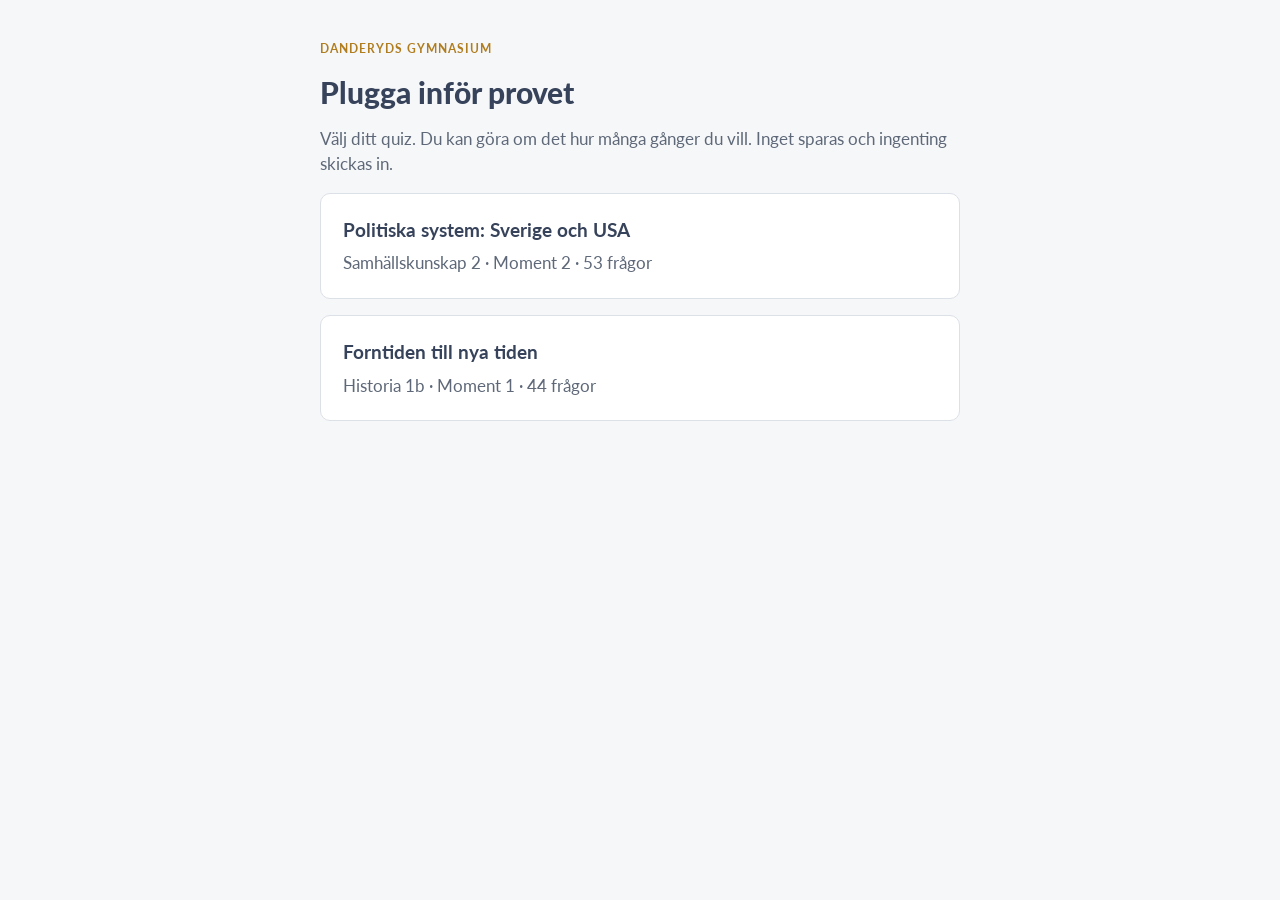
==== index.html @ 0b33c51c "Pluggquiz: Politiska system (Sam 2) och Forntiden till nya tiden (Historia 1b)" ====
<!DOCTYPE html>
<html lang="sv">
<head>
<meta charset="utf-8">
<meta name="viewport" content="width=device-width, initial-scale=1">
<title>Quiz · Staffan Lenneby</title>
<link rel="preconnect" href="https://fonts.googleapis.com">
<link rel="stylesheet" href="https://fonts.googleapis.com/css2?family=Lato:wght@400;700;900&display=swap">
<style>
:root {
  --bg: #F6F7F9; --card: #FFFFFF; --ink: #2B3445; --muted: #5E6878; --line: #DCE0E7;
  --navy: #37435A; --gold: #B07D1F;
  --font: "Lato", "Segoe UI", system-ui, sans-serif;
}
@media (prefers-color-scheme: dark) { :root:not([data-theme="light"]) {
  --bg: #161B24; --card: #1F2633; --ink: #E7EAF0; --muted: #A3ACBB; --line: #333C4C;
  --navy: #9FB2D6; --gold: #E2B969; color-scheme: dark } }
:root[data-theme="dark"] {
  --bg: #161B24; --card: #1F2633; --ink: #E7EAF0; --muted: #A3ACBB; --line: #333C4C;
  --navy: #9FB2D6; --gold: #E2B969; color-scheme: dark }
* { box-sizing: border-box; }
html, body { background: var(--bg); }
body { color: var(--ink); font-family: var(--font); font-size: 17px; line-height: 1.5; margin: 0;
  padding-left: max(16px, env(safe-area-inset-left, 0px)); padding-right: max(16px, env(safe-area-inset-right, 0px)); padding-block: 40px 48px; }
.wrap { max-width: 640px; margin: 0 auto; display: grid; gap: 16px; }
.eyebrow { font-size: .78rem; font-weight: 700; letter-spacing: .08em; text-transform: uppercase; color: var(--gold); }
h1 { font-size: 1.9rem; font-weight: 900; color: var(--navy); margin: 0; line-height: 1.15; }
p { margin: 0; }
.muted { color: var(--muted); }
a.card { background: var(--card); border: 1px solid var(--line); border-radius: 10px; padding: 22px;
  display: grid; gap: 6px; text-decoration: none; color: inherit; }
a.card:hover { border-color: var(--gold); }
a.card:focus-visible { outline: 3px solid var(--gold); outline-offset: 2px; }
a.card b { color: var(--navy); font-size: 1.2rem; }
@media (max-width: 480px) { body { font-size: 16px; } h1 { font-size: 1.55rem; } a.card { padding: 16px; } }
</style>
</head>
<body>
<div class="wrap">
  <span class="eyebrow">Danderyds gymnasium</span>
  <h1>Plugga inför provet</h1>
  <p class="muted">Välj ditt quiz. Du kan göra om det hur många gånger du vill. Inget sparas och ingenting skickas in.</p>
  <a class="card" href="sam2/">
    <b>Politiska system: Sverige och USA</b>
    <span class="muted">Samhällskunskap 2 · Moment 2 · 53 frågor</span>
  </a>
  <a class="card" href="historia/">
    <b>Forntiden till nya tiden</b>
    <span class="muted">Historia 1b · Moment 1 · 44 frågor</span>
  </a>
</div>
</body>
</html>
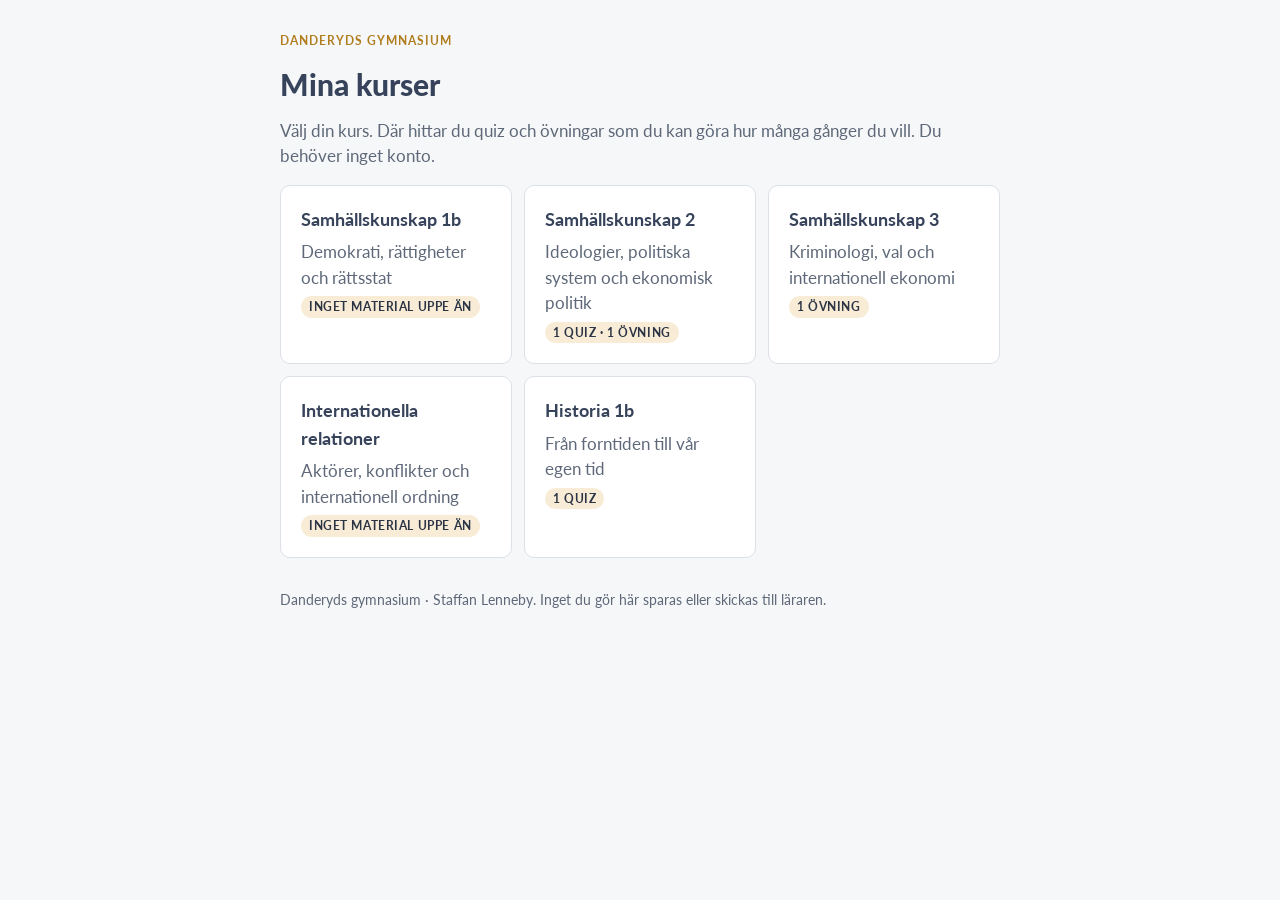
==== commit c7d9466d: "Add files via upload" ====
--- a/index.html
+++ b/index.html
@@ -3,51 +3,44 @@
 <head>
 <meta charset="utf-8">
 <meta name="viewport" content="width=device-width, initial-scale=1">
-<title>Quiz · Staffan Lenneby</title>
+<title>Mina kurser · Staffan Lenneby</title>
 <link rel="preconnect" href="https://fonts.googleapis.com">
 <link rel="stylesheet" href="https://fonts.googleapis.com/css2?family=Lato:wght@400;700;900&display=swap">
-<style>
-:root {
-  --bg: #F6F7F9; --card: #FFFFFF; --ink: #2B3445; --muted: #5E6878; --line: #DCE0E7;
-  --navy: #37435A; --gold: #B07D1F;
-  --font: "Lato", "Segoe UI", system-ui, sans-serif;
-}
-@media (prefers-color-scheme: dark) { :root:not([data-theme="light"]) {
-  --bg: #161B24; --card: #1F2633; --ink: #E7EAF0; --muted: #A3ACBB; --line: #333C4C;
-  --navy: #9FB2D6; --gold: #E2B969; color-scheme: dark } }
-:root[data-theme="dark"] {
-  --bg: #161B24; --card: #1F2633; --ink: #E7EAF0; --muted: #A3ACBB; --line: #333C4C;
-  --navy: #9FB2D6; --gold: #E2B969; color-scheme: dark }
-* { box-sizing: border-box; }
-html, body { background: var(--bg); }
-body { color: var(--ink); font-family: var(--font); font-size: 17px; line-height: 1.5; margin: 0;
-  padding-left: max(16px, env(safe-area-inset-left, 0px)); padding-right: max(16px, env(safe-area-inset-right, 0px)); padding-block: 40px 48px; }
-.wrap { max-width: 640px; margin: 0 auto; display: grid; gap: 16px; }
-.eyebrow { font-size: .78rem; font-weight: 700; letter-spacing: .08em; text-transform: uppercase; color: var(--gold); }
-h1 { font-size: 1.9rem; font-weight: 900; color: var(--navy); margin: 0; line-height: 1.15; }
-p { margin: 0; }
-.muted { color: var(--muted); }
-a.card { background: var(--card); border: 1px solid var(--line); border-radius: 10px; padding: 22px;
-  display: grid; gap: 6px; text-decoration: none; color: inherit; }
-a.card:hover { border-color: var(--gold); }
-a.card:focus-visible { outline: 3px solid var(--gold); outline-offset: 2px; }
-a.card b { color: var(--navy); font-size: 1.2rem; }
-@media (max-width: 480px) { body { font-size: 16px; } h1 { font-size: 1.55rem; } a.card { padding: 16px; } }
-</style>
+<link rel="stylesheet" href="style.css">
 </head>
 <body>
 <div class="wrap">
   <span class="eyebrow">Danderyds gymnasium</span>
-  <h1>Plugga inför provet</h1>
-  <p class="muted">Välj ditt quiz. Du kan göra om det hur många gånger du vill. Inget sparas och ingenting skickas in.</p>
-  <a class="card" href="sam2/">
-    <b>Politiska system: Sverige och USA</b>
-    <span class="muted">Samhällskunskap 2 · Moment 2 · 53 frågor</span>
-  </a>
-  <a class="card" href="historia/">
-    <b>Forntiden till nya tiden</b>
-    <span class="muted">Historia 1b · Moment 1 · 44 frågor</span>
-  </a>
+  <h1>Mina kurser</h1>
+  <p class="muted">Välj din kurs. Där hittar du quiz och övningar som du kan göra hur många gånger du vill. Du behöver inget konto.</p>
+  <div class="grid">
+    <a class="card" href="kurs/sam1b/">
+      <b>Samhällskunskap 1b</b>
+      <span class="muted">Demokrati, rättigheter och rättsstat</span>
+      <span class="tag">Inget material uppe än</span>
+    </a>
+    <a class="card" href="kurs/sam2/">
+      <b>Samhällskunskap 2</b>
+      <span class="muted">Ideologier, politiska system och ekonomisk politik</span>
+      <span class="tag">1 quiz · 1 övning</span>
+    </a>
+    <a class="card" href="kurs/sam3/">
+      <b>Samhällskunskap 3</b>
+      <span class="muted">Kriminologi, val och internationell ekonomi</span>
+      <span class="tag">1 övning</span>
+    </a>
+    <a class="card" href="kurs/ir/">
+      <b>Internationella relationer</b>
+      <span class="muted">Aktörer, konflikter och internationell ordning</span>
+      <span class="tag">Inget material uppe än</span>
+    </a>
+    <a class="card" href="kurs/historia1b/">
+      <b>Historia 1b</b>
+      <span class="muted">Från forntiden till vår egen tid</span>
+      <span class="tag">1 quiz</span>
+    </a>
+  </div>
+  <footer>Danderyds gymnasium · Staffan Lenneby. Inget du gör här sparas eller skickas till läraren.</footer>
 </div>
 </body>
 </html>
--- a/style.css
+++ b/style.css
@@ -0,0 +1,35 @@
+/* Gemensam stil för startsidan och kurssidorna. Skifferblått och guld som i lektionernas bilder. */
+:root {
+  --bg: #F6F7F9; --card: #FFFFFF; --ink: #2B3445; --muted: #5E6878; --line: #DCE0E7;
+  --navy: #37435A; --gold: #B07D1F; --goldbg: #F8ECD6;
+  --font: "Lato", "Segoe UI", system-ui, sans-serif;
+}
+@media (prefers-color-scheme: dark) { :root:not([data-theme="light"]) {
+  --bg: #161B24; --card: #1F2633; --ink: #E7EAF0; --muted: #A3ACBB; --line: #333C4C;
+  --navy: #9FB2D6; --gold: #E2B969; --goldbg: #3A3222; color-scheme: dark } }
+:root[data-theme="dark"] {
+  --bg: #161B24; --card: #1F2633; --ink: #E7EAF0; --muted: #A3ACBB; --line: #333C4C;
+  --navy: #9FB2D6; --gold: #E2B969; --goldbg: #3A3222; color-scheme: dark }
+* { box-sizing: border-box; }
+html, body { background: var(--bg); }
+body { color: var(--ink); font-family: var(--font); font-size: 17px; line-height: 1.5; margin: 0;
+  padding-left: max(16px, env(safe-area-inset-left, 0px)); padding-right: max(16px, env(safe-area-inset-right, 0px)); padding-block: 32px 48px; }
+.wrap { max-width: 720px; margin: 0 auto; display: grid; gap: 16px; }
+.eyebrow { font-size: .78rem; font-weight: 700; letter-spacing: .08em; text-transform: uppercase; color: var(--gold); }
+h1 { font-size: 1.9rem; font-weight: 900; color: var(--navy); margin: 0; line-height: 1.15; text-wrap: balance; }
+h2 { font-size: 1.2rem; color: var(--navy); margin: 12px 0 0; }
+p { margin: 0; }
+.muted { color: var(--muted); }
+.back { color: var(--navy); font-weight: 700; text-decoration: none; font-size: .95rem; }
+.back:hover { text-decoration: underline; }
+.grid { display: grid; grid-template-columns: repeat(auto-fill, minmax(210px, 1fr)); gap: 12px; }
+a.card { background: var(--card); border: 1px solid var(--line); border-radius: 10px; padding: 20px;
+  display: grid; gap: 6px; align-content: start; text-decoration: none; color: inherit; }
+a.card:hover { border-color: var(--gold); }
+a.card:focus-visible, .back:focus-visible { outline: 3px solid var(--gold); outline-offset: 2px; }
+a.card b { color: var(--navy); font-size: 1.15rem; }
+.tag { justify-self: start; font-size: .72rem; font-weight: 700; letter-spacing: .05em; text-transform: uppercase;
+  padding: 2px 8px; border-radius: 99px; background: var(--goldbg); color: var(--ink); }
+.empty { background: var(--card); border: 1px dashed var(--line); border-radius: 10px; padding: 20px; color: var(--muted); }
+footer { color: var(--muted); font-size: .85rem; margin-top: 16px; }
+@media (max-width: 480px) { body { font-size: 16px; padding-block: 24px 40px; } h1 { font-size: 1.55rem; } a.card { padding: 16px; } }
